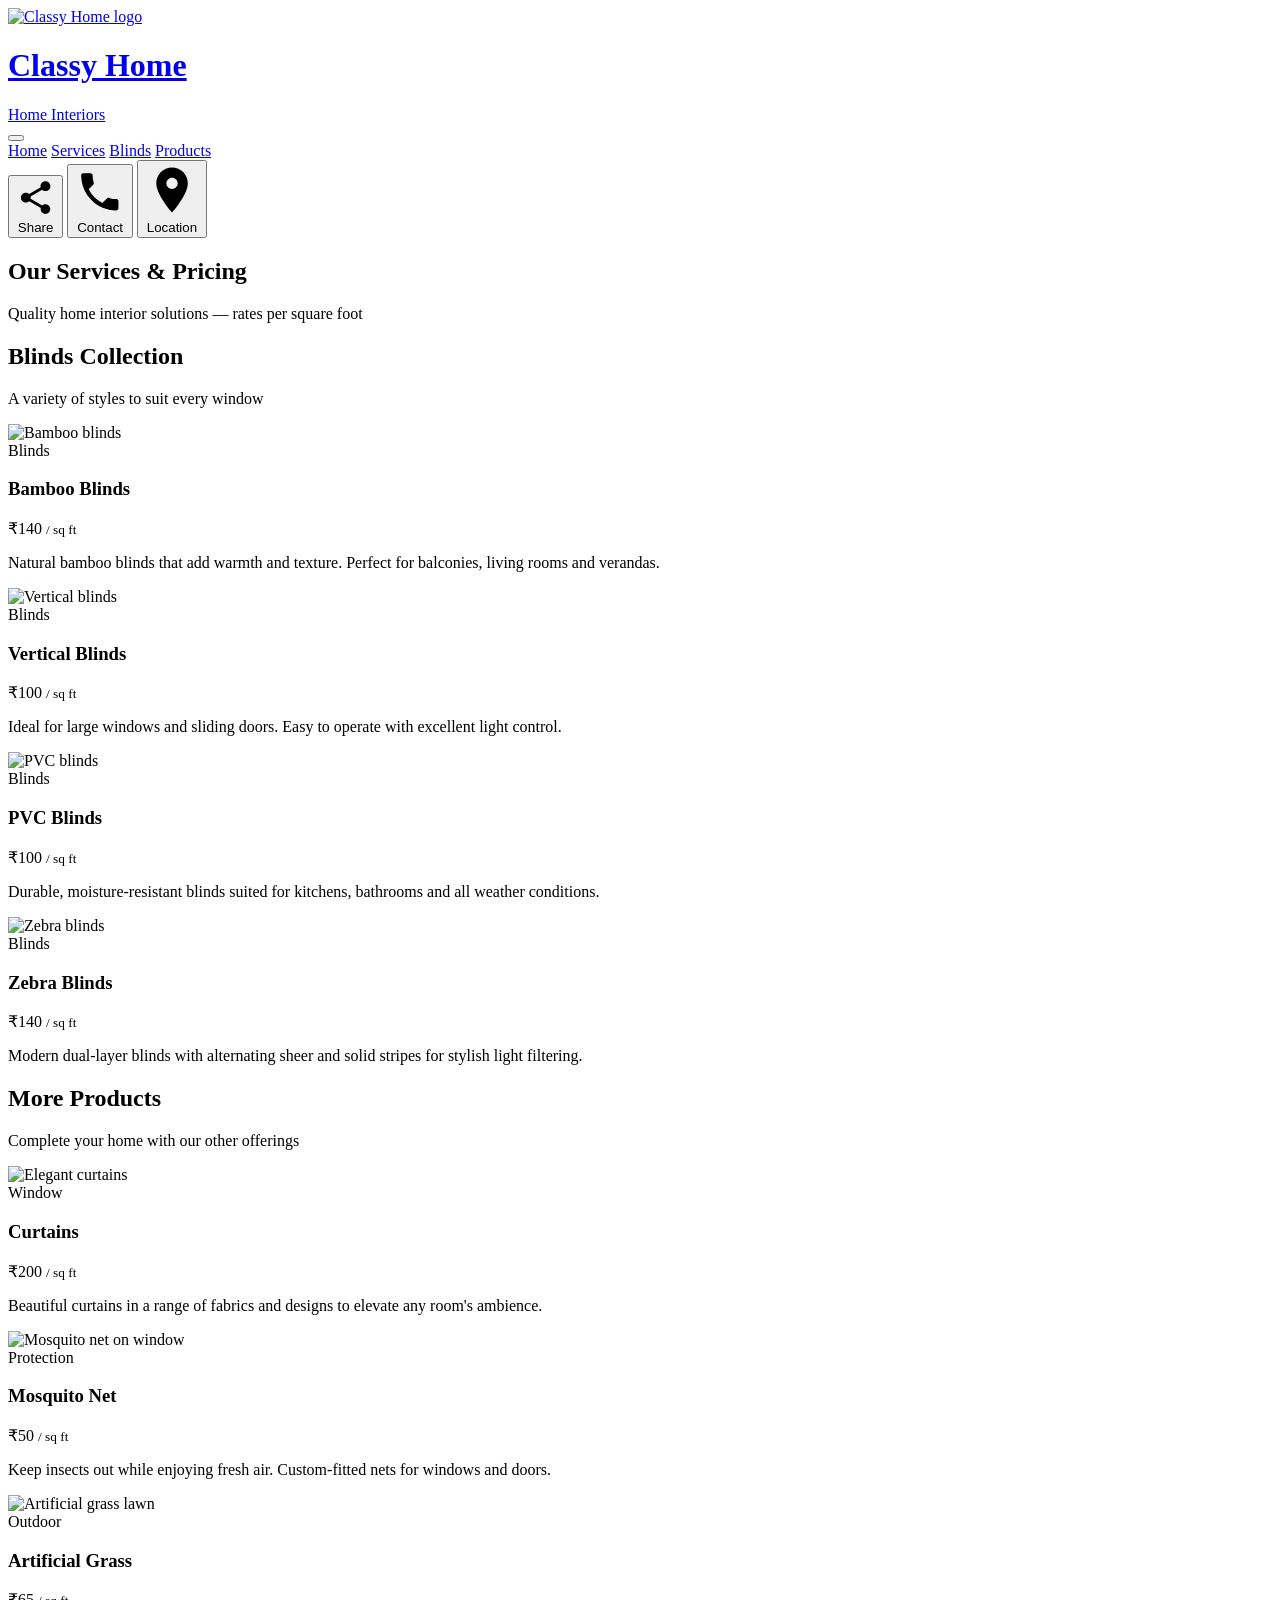
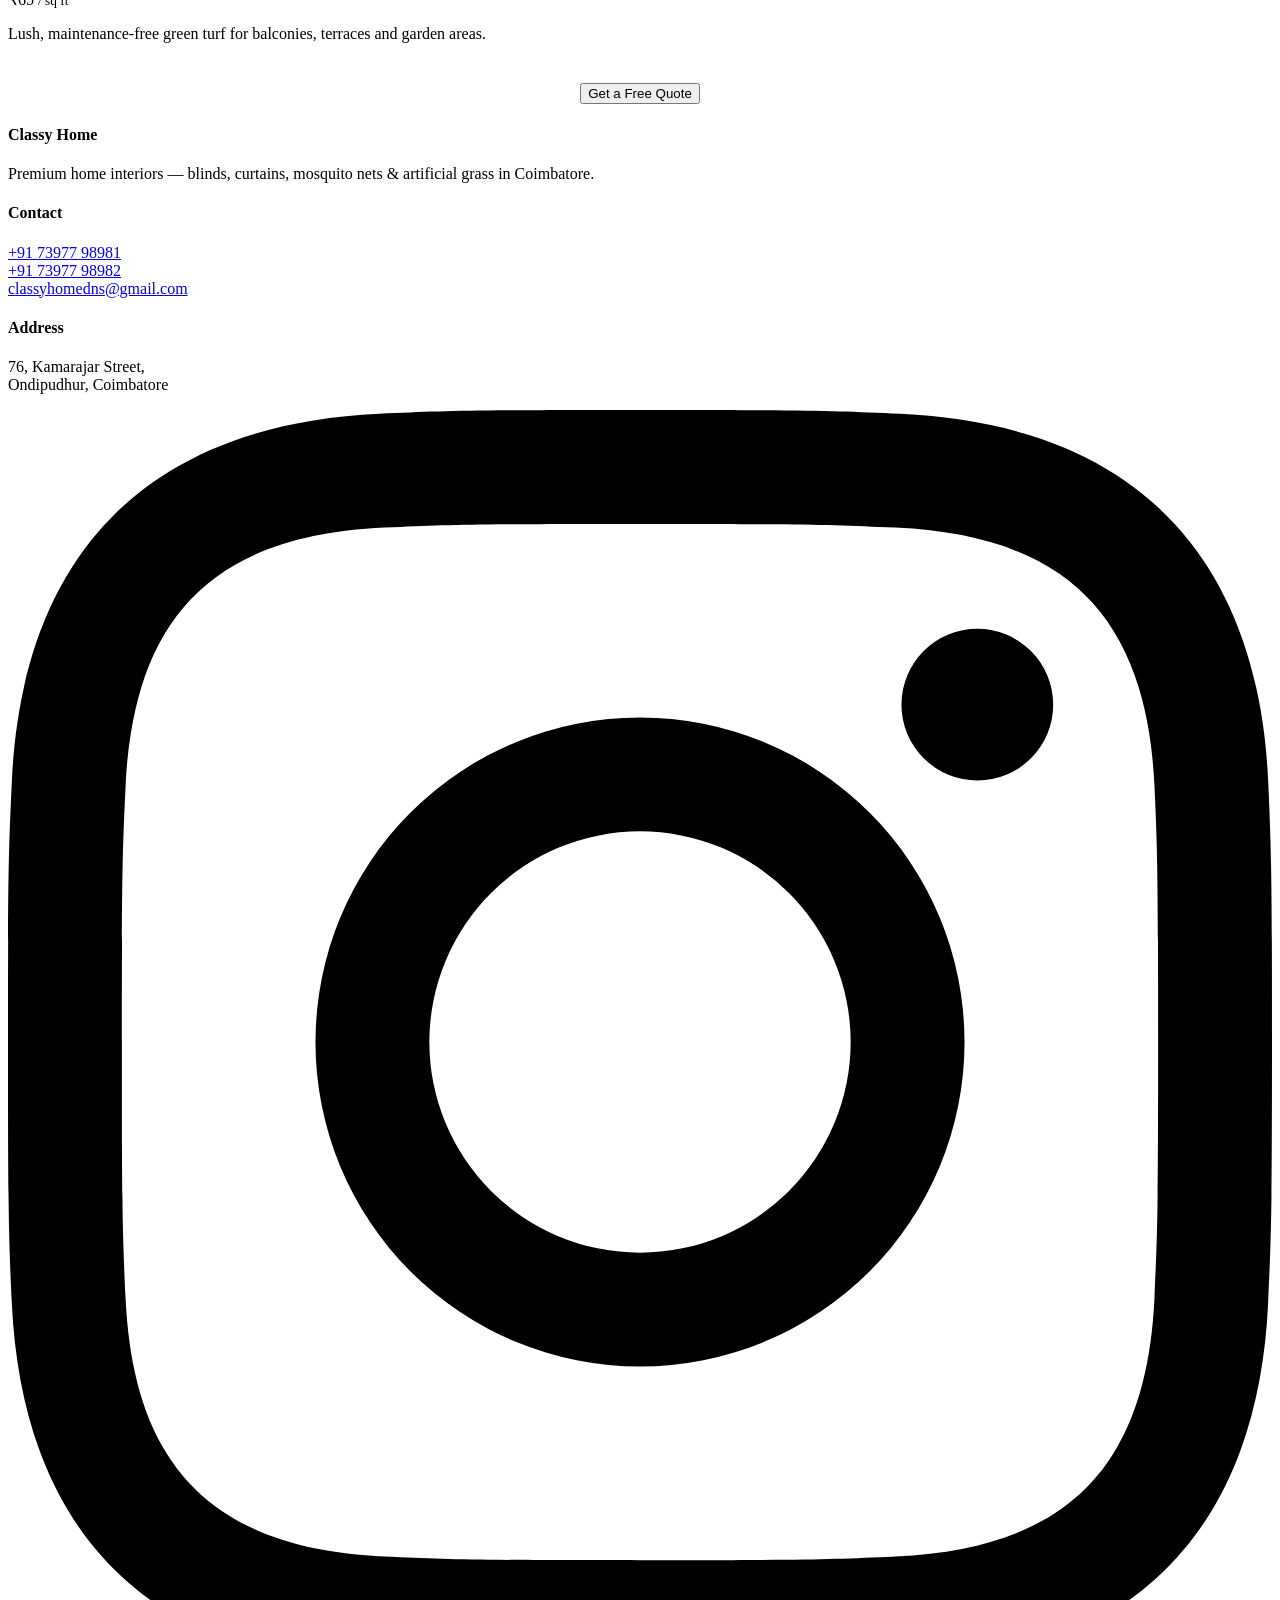
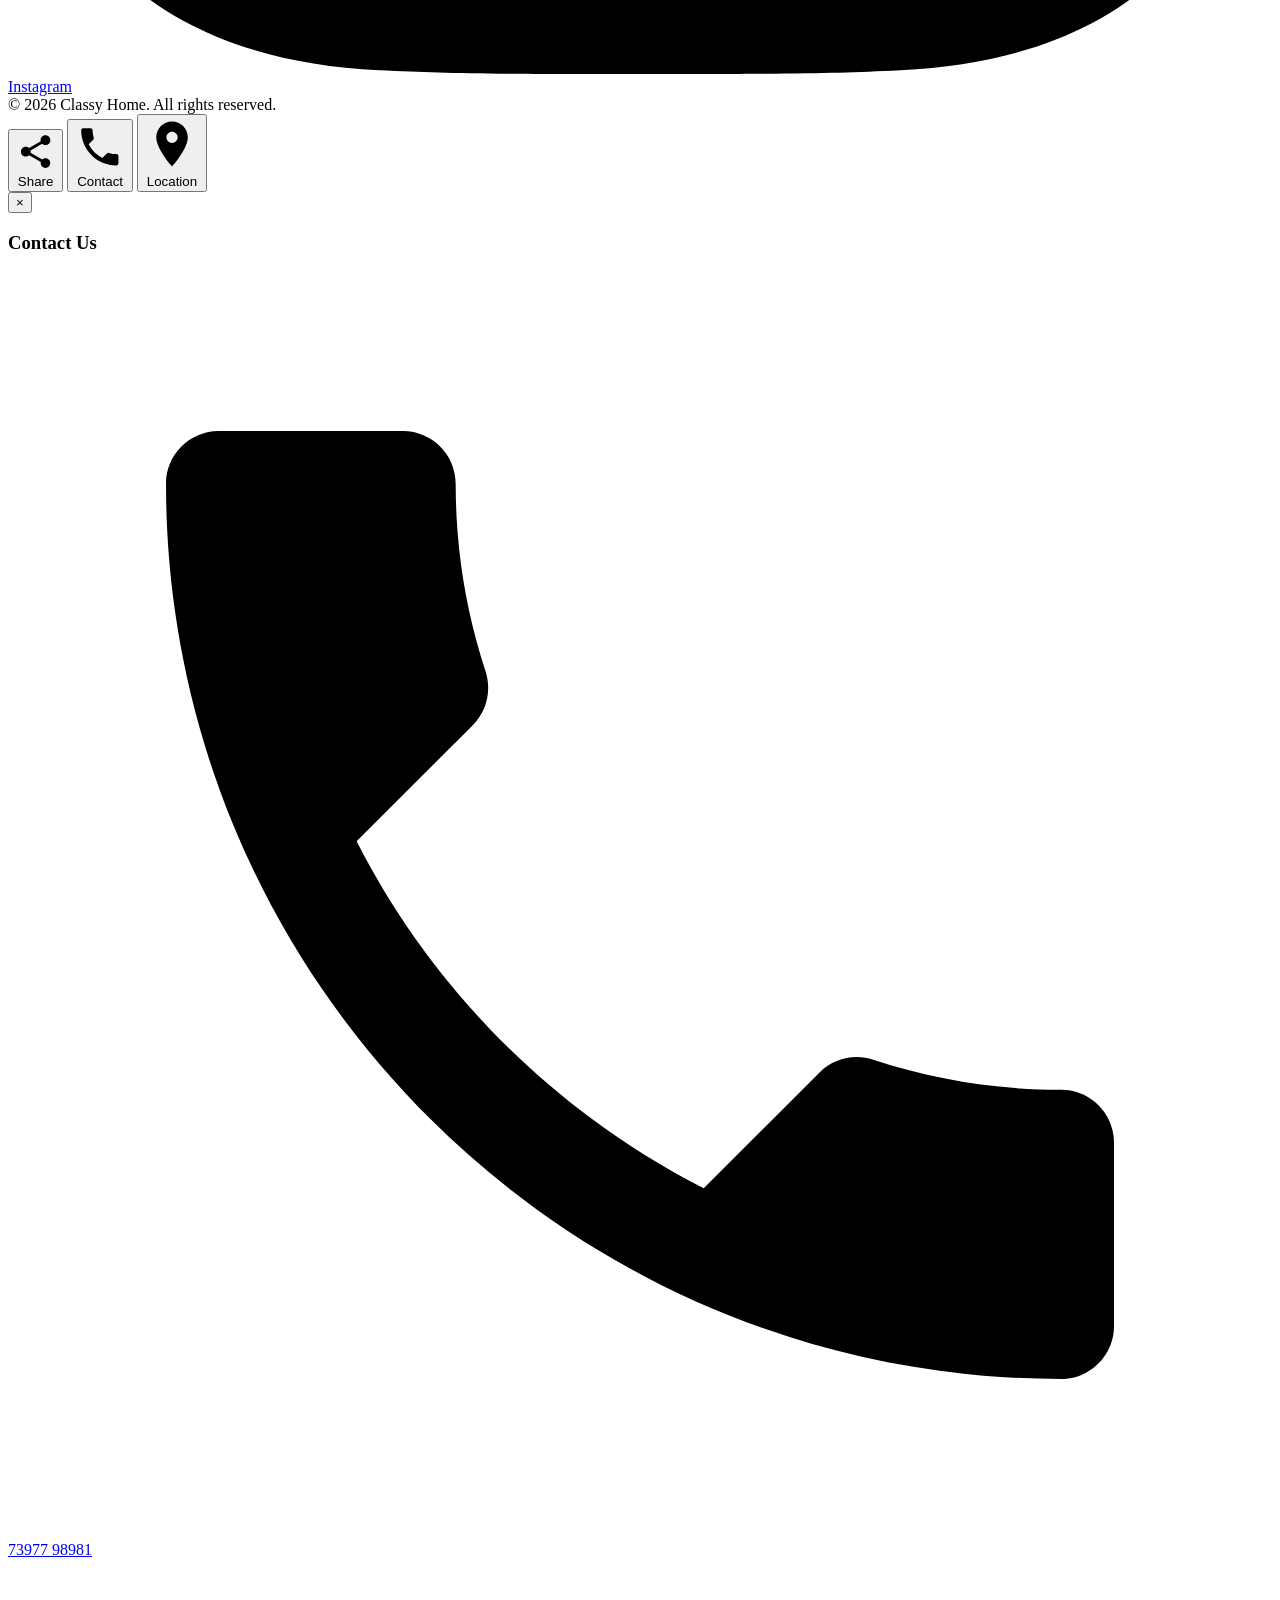
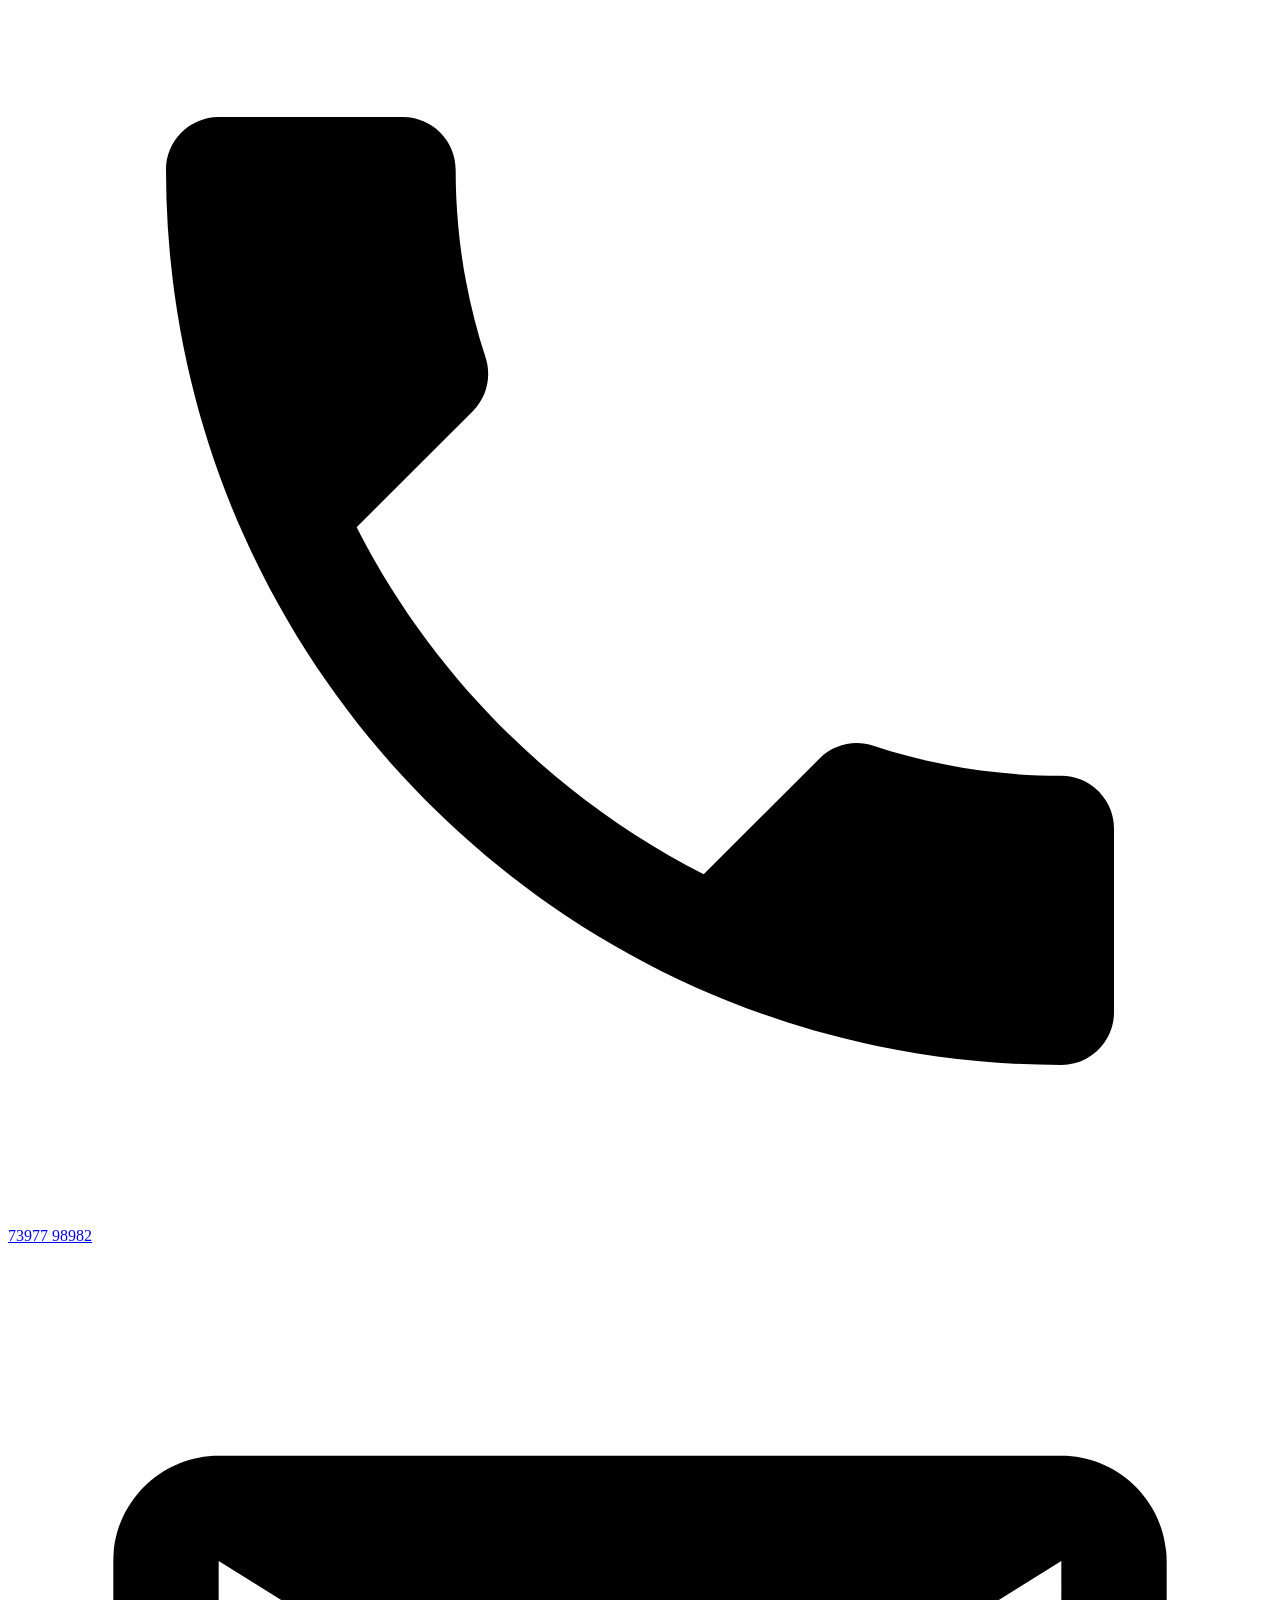
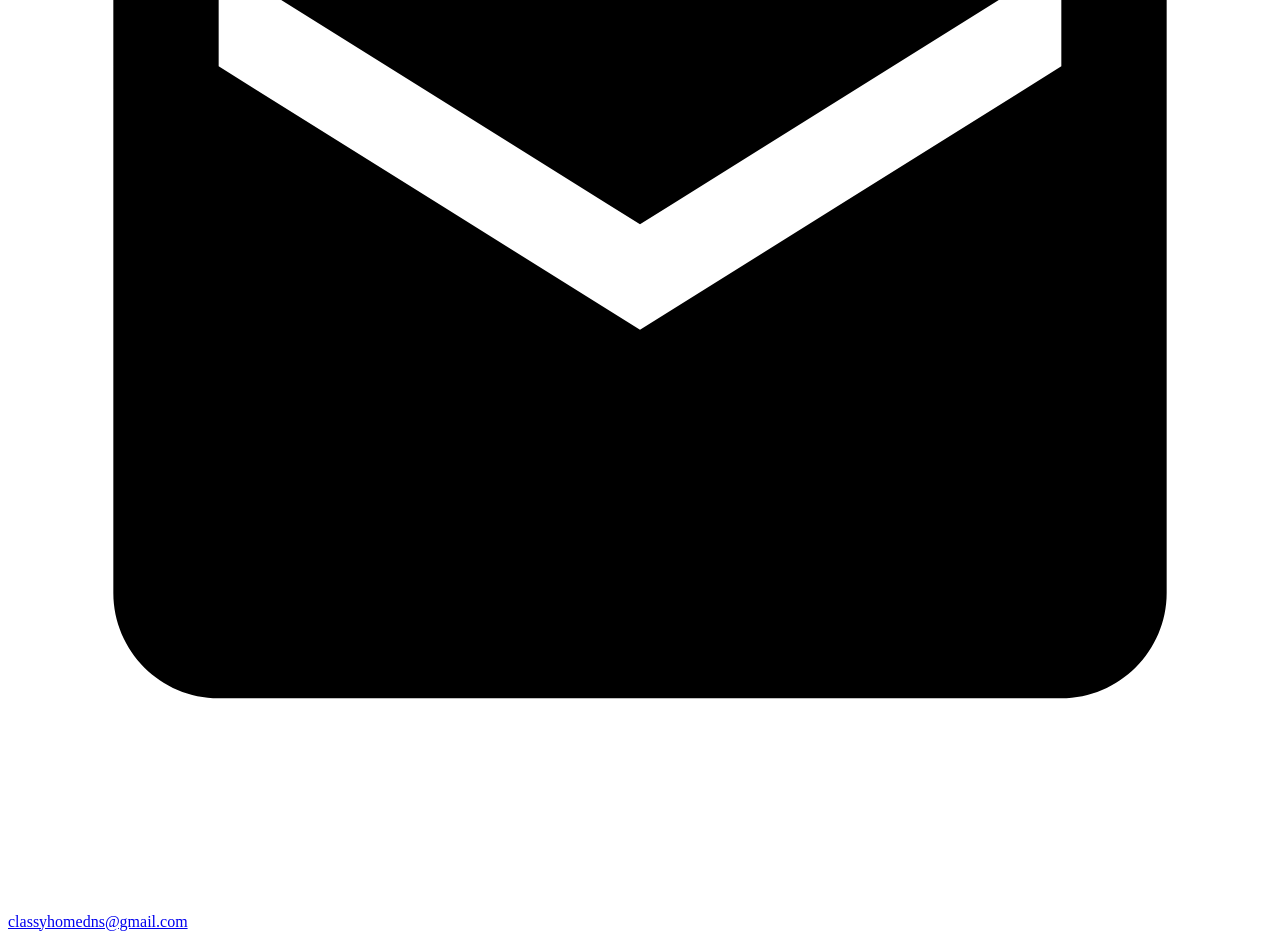
==== services.html @ f78d333c "Add files via upload" ====
<!DOCTYPE html>
<html lang="en">
<head>
  <meta charset="UTF-8">
  <meta name="viewport" content="width=device-width, initial-scale=1.0">
  <meta name="description" content="Classy Home services and pricing — blinds, curtains, mosquito nets, artificial grass in Coimbatore.">
  <title>Services &amp; Pricing | Classy Home</title>
  <link rel="preconnect" href="https://fonts.googleapis.com">
  <link rel="preconnect" href="https://fonts.gstatic.com" crossorigin>
  <link href="https://fonts.googleapis.com/css2?family=Montserrat:wght@300;400;600&family=Playfair+Display:wght@500;600;700&display=swap" rel="stylesheet">
  <link rel="stylesheet" href="css/style.css">
</head>
<body>

  <header class="site-header">
    <div class="header-inner">
      <a href="index.html" class="brand">
        <img src="images/logo.png" alt="Classy Home logo">
        <div class="brand-text">
          <h1>Classy Home</h1>
          <span>Home Interiors</span>
        </div>
      </a>

      <button class="nav-toggle" aria-label="Open menu">
        <span></span><span></span><span></span>
      </button>

      <nav class="main-nav">
        <a href="index.html">Home</a>
        <a href="services.html" class="active">Services</a>
        <a href="#blinds">Blinds</a>
        <a href="#products">Products</a>
      </nav>

      <div class="header-actions">
        <button class="action-btn" data-action="share" aria-label="Share">
          <svg viewBox="0 0 24 24"><path d="M18 16.08c-.76 0-1.44.3-1.96.77L8.91 12.7c.05-.23.09-.46.09-.7s-.04-.47-.09-.7l7.05-4.11c.54.5 1.25.81 2.04.81 1.66 0 3-1.34 3-3s-1.34-3-3-3-3 1.34-3 3c0 .24.04.47.09.7L8.04 9.81C7.5 9.31 6.79 9 6 9c-1.66 0-3 1.34-3 3s1.34 3 3 3c.79 0 1.5-.31 2.04-.81l7.12 4.16c-.05.21-.08.43-.08.65 0 1.61 1.31 2.92 2.92 2.92s2.92-1.31 2.92-2.92-1.31-2.92-2.92-2.92z"/></svg>
          <span class="action-label">Share</span>
        </button>
        <button class="action-btn" data-action="contact" aria-label="Contact">
          <svg viewBox="0 0 24 24"><path d="M6.62 10.79c1.44 2.83 3.76 5.14 6.59 6.59l2.2-2.2c.27-.27.67-.36 1.02-.24 1.12.37 2.33.57 3.57.57.55 0 1 .45 1 1V20c0 .55-.45 1-1 1-9.39 0-17-7.61-17-17 0-.55.45-1 1-1h3.5c.55 0 1 .45 1 1 0 1.25.2 2.45.57 3.57.11.35.03.74-.25 1.02l-2.2 2.2z"/></svg>
          <span class="action-label">Contact</span>
        </button>
        <button class="action-btn" data-action="location" aria-label="Location">
          <svg viewBox="0 0 24 24"><path d="M12 2C8.13 2 5 5.13 5 9c0 5.25 7 13 7 13s7-7.75 7-13c0-3.87-3.13-7-7-7zm0 9.5c-1.38 0-2.5-1.12-2.5-2.5s1.12-2.5 2.5-2.5 2.5 1.12 2.5 2.5-1.12 2.5-2.5 2.5z"/></svg>
          <span class="action-label">Location</span>
        </button>
      </div>
    </div>
  </header>

  <div class="page-hero">
    <div class="container">
      <h2>Our Services &amp; Pricing</h2>
      <p>Quality home interior solutions — rates per square foot</p>
    </div>
  </div>

  <section id="blinds">
    <div class="container">
      <h2 class="section-title">Blinds Collection</h2>
      <p class="section-subtitle">A variety of styles to suit every window</p>

      <div class="products-grid">
        <article class="product-card">
          <div class="product-img">
            <img src="images/bamboo-blinds.png" alt="Bamboo blinds" loading="lazy">
          </div>
          <div class="product-body">
            <span class="category-label">Blinds</span>
            <h3>Bamboo Blinds</h3>
            <p class="product-price">&#8377;140 <small>/ sq ft</small></p>
            <p>Natural bamboo blinds that add warmth and texture. Perfect for balconies, living rooms and verandas.</p>
          </div>
        </article>

        <article class="product-card">
          <div class="product-img crop-vertical">
            <img src="images/vertical-blinds.png" alt="Vertical blinds" loading="lazy">
          </div>
          <div class="product-body">
            <span class="category-label">Blinds</span>
            <h3>Vertical Blinds</h3>
            <p class="product-price">&#8377;100 <small>/ sq ft</small></p>
            <p>Ideal for large windows and sliding doors. Easy to operate with excellent light control.</p>
          </div>
        </article>

        <article class="product-card">
          <div class="product-img crop-pvc">
            <img src="images/pvc-blinds.png" alt="PVC blinds" loading="lazy">
          </div>
          <div class="product-body">
            <span class="category-label">Blinds</span>
            <h3>PVC Blinds</h3>
            <p class="product-price">&#8377;100 <small>/ sq ft</small></p>
            <p>Durable, moisture-resistant blinds suited for kitchens, bathrooms and all weather conditions.</p>
          </div>
        </article>

        <article class="product-card">
          <div class="product-img crop-zebra">
            <img src="images/zebra-blinds.png" alt="Zebra blinds" loading="lazy">
          </div>
          <div class="product-body">
            <span class="category-label">Blinds</span>
            <h3>Zebra Blinds</h3>
            <p class="product-price">&#8377;140 <small>/ sq ft</small></p>
            <p>Modern dual-layer blinds with alternating sheer and solid stripes for stylish light filtering.</p>
          </div>
        </article>
      </div>
    </div>
  </section>

  <section id="products" style="background: var(--bg-black);">
    <div class="container">
      <h2 class="section-title">More Products</h2>
      <p class="section-subtitle">Complete your home with our other offerings</p>

      <div class="products-grid">
        <article class="product-card">
          <div class="product-img">
            <img src="images/curtains.jpg" alt="Elegant curtains" loading="lazy">
          </div>
          <div class="product-body">
            <span class="category-label">Window</span>
            <h3>Curtains</h3>
            <p class="product-price">&#8377;200 <small>/ sq ft</small></p>
            <p>Beautiful curtains in a range of fabrics and designs to elevate any room's ambience.</p>
          </div>
        </article>

        <article class="product-card">
          <div class="product-img">
            <img src="images/mosquito-net.jpg" alt="Mosquito net on window" loading="lazy">
          </div>
          <div class="product-body">
            <span class="category-label">Protection</span>
            <h3>Mosquito Net</h3>
            <p class="product-price">&#8377;50 <small>/ sq ft</small></p>
            <p>Keep insects out while enjoying fresh air. Custom-fitted nets for windows and doors.</p>
          </div>
        </article>

        <article class="product-card">
          <div class="product-img">
            <img src="images/artificial-grass.jpg" alt="Artificial grass lawn" loading="lazy">
          </div>
          <div class="product-body">
            <span class="category-label">Outdoor</span>
            <h3>Artificial Grass</h3>
            <p class="product-price">&#8377;65 <small>/ sq ft</small></p>
            <p>Lush, maintenance-free green turf for balconies, terraces and garden areas.</p>
          </div>
        </article>
      </div>

      <div style="text-align:center; margin-top:2.5rem;">
        <button class="btn btn-filled" data-action="contact">Get a Free Quote</button>
      </div>
    </div>
  </section>

  <footer class="site-footer">
    <div class="container">
      <div class="footer-grid">
        <div class="footer-block">
          <h4>Classy Home</h4>
          <p>Premium home interiors — blinds, curtains, mosquito nets &amp; artificial grass in Coimbatore.</p>
        </div>
        <div class="footer-block">
          <h4>Contact</h4>
          <p>
            <a href="tel:+917397798981">+91 73977 98981</a><br>
            <a href="tel:+917397798982">+91 73977 98982</a><br>
            <a href="mailto:classyhomedns@gmail.com">classyhomedns@gmail.com</a>
          </p>
        </div>
        <div class="footer-block">
          <h4>Address</h4>
          <p>
            76, Kamarajar Street,<br>
            Ondipudhur, Coimbatore
          </p>
        </div>
      </div>
      <div class="footer-social">
        <a href="https://instagram.com/" class="instagram-link" target="_blank" rel="noopener noreferrer" aria-label="Follow us on Instagram">
          <svg viewBox="0 0 24 24" aria-hidden="true"><path d="M12 2.163c3.204 0 3.584.012 4.85.07 3.252.148 4.771 1.691 4.919 4.919.058 1.265.069 1.645.069 4.849 0 3.205-.012 3.584-.069 4.849-.149 3.225-1.664 4.771-4.919 4.919-1.266.058-1.644.07-4.85.07-3.204 0-3.584-.012-4.849-.07-3.26-.149-4.771-1.699-4.919-4.92-.058-1.265-.07-1.644-.07-4.849 0-3.204.013-3.583.07-4.849.149-3.227 1.664-4.771 4.919-4.919 1.266-.057 1.645-.069 4.849-.069zM12 0C8.741 0 8.333.014 7.053.072 2.695.272.273 2.69.073 7.052.014 8.333 0 8.741 0 12c0 3.259.014 3.668.072 4.948.2 4.358 2.618 6.78 6.98 6.98C8.333 23.986 8.741 24 12 24c3.259 0 3.668-.014 4.948-.072 4.354-.2 6.782-2.618 6.979-6.98.059-1.28.073-1.689.073-4.948 0-3.259-.014-3.667-.072-4.947-.196-4.354-2.617-6.78-6.979-6.98C15.668.014 15.259 0 12 0zm0 5.838a6.162 6.162 0 100 12.324 6.162 6.162 0 000-12.324zM12 16a4 4 0 110-8 4 4 0 010 8zm6.406-11.845a1.44 1.44 0 100 2.881 1.44 1.44 0 000-2.881z"/></svg>
          Instagram
        </a>
      </div>
      <div class="footer-bottom">
        &copy; 2026 Classy Home. All rights reserved.
      </div>
    </div>
  </footer>

  <div class="action-bar">
    <button class="action-btn" data-action="share" aria-label="Share">
      <svg viewBox="0 0 24 24"><path d="M18 16.08c-.76 0-1.44.3-1.96.77L8.91 12.7c.05-.23.09-.46.09-.7s-.04-.47-.09-.7l7.05-4.11c.54.5 1.25.81 2.04.81 1.66 0 3-1.34 3-3s-1.34-3-3-3-3 1.34-3 3c0 .24.04.47.09.7L8.04 9.81C7.5 9.31 6.79 9 6 9c-1.66 0-3 1.34-3 3s1.34 3 3 3c.79 0 1.5-.31 2.04-.81l7.12 4.16c-.05.21-.08.43-.08.65 0 1.61 1.31 2.92 2.92 2.92s2.92-1.31 2.92-2.92-1.31-2.92-2.92-2.92z"/></svg>
      <span class="action-label">Share</span>
    </button>
    <button class="action-btn" data-action="contact" aria-label="Contact">
      <svg viewBox="0 0 24 24"><path d="M6.62 10.79c1.44 2.83 3.76 5.14 6.59 6.59l2.2-2.2c.27-.27.67-.36 1.02-.24 1.12.37 2.33.57 3.57.57.55 0 1 .45 1 1V20c0 .55-.45 1-1 1-9.39 0-17-7.61-17-17 0-.55.45-1 1-1h3.5c.55 0 1 .45 1 1 0 1.25.2 2.45.57 3.57.11.35.03.74-.25 1.02l-2.2 2.2z"/></svg>
      <span class="action-label">Contact</span>
    </button>
    <button class="action-btn" data-action="location" aria-label="Location">
      <svg viewBox="0 0 24 24"><path d="M12 2C8.13 2 5 5.13 5 9c0 5.25 7 13 7 13s7-7.75 7-13c0-3.87-3.13-7-7-7zm0 9.5c-1.38 0-2.5-1.12-2.5-2.5s1.12-2.5 2.5-2.5 2.5 1.12 2.5 2.5-1.12 2.5-2.5 2.5z"/></svg>
      <span class="action-label">Location</span>
    </button>
  </div>

  <div class="modal-overlay" id="contact-modal">
    <div class="modal">
      <button class="modal-close" aria-label="Close">&times;</button>
      <h3>Contact Us</h3>
      <div class="contact-item">
        <svg viewBox="0 0 24 24"><path d="M6.62 10.79c1.44 2.83 3.76 5.14 6.59 6.59l2.2-2.2c.27-.27.67-.36 1.02-.24 1.12.37 2.33.57 3.57.57.55 0 1 .45 1 1V20c0 .55-.45 1-1 1-9.39 0-17-7.61-17-17 0-.55.45-1 1-1h3.5c.55 0 1 .45 1 1 0 1.25.2 2.45.57 3.57.11.35.03.74-.25 1.02l-2.2 2.2z"/></svg>
        <a href="tel:+917397798981">73977 98981</a>
      </div>
      <div class="contact-item">
        <svg viewBox="0 0 24 24"><path d="M6.62 10.79c1.44 2.83 3.76 5.14 6.59 6.59l2.2-2.2c.27-.27.67-.36 1.02-.24 1.12.37 2.33.57 3.57.57.55 0 1 .45 1 1V20c0 .55-.45 1-1 1-9.39 0-17-7.61-17-17 0-.55.45-1 1-1h3.5c.55 0 1 .45 1 1 0 1.25.2 2.45.57 3.57.11.35.03.74-.25 1.02l-2.2 2.2z"/></svg>
        <a href="tel:+917397798982">73977 98982</a>
      </div>
      <div class="contact-item">
        <svg viewBox="0 0 24 24"><path d="M20 4H4c-1.1 0-2 .9-2 2v12c0 1.1.9 2 2 2h16c1.1 0 2-.9 2-2V6c0-1.1-.9-2-2-2zm0 4l-8 5-8-5V6l8 5 8-5v2z"/></svg>
        <a href="mailto:classyhomedns@gmail.com">classyhomedns@gmail.com</a>
      </div>
    </div>
  </div>

  <div class="toast" id="toast"></div>

  <script src="js/main.js"></script>
</body>
</html>
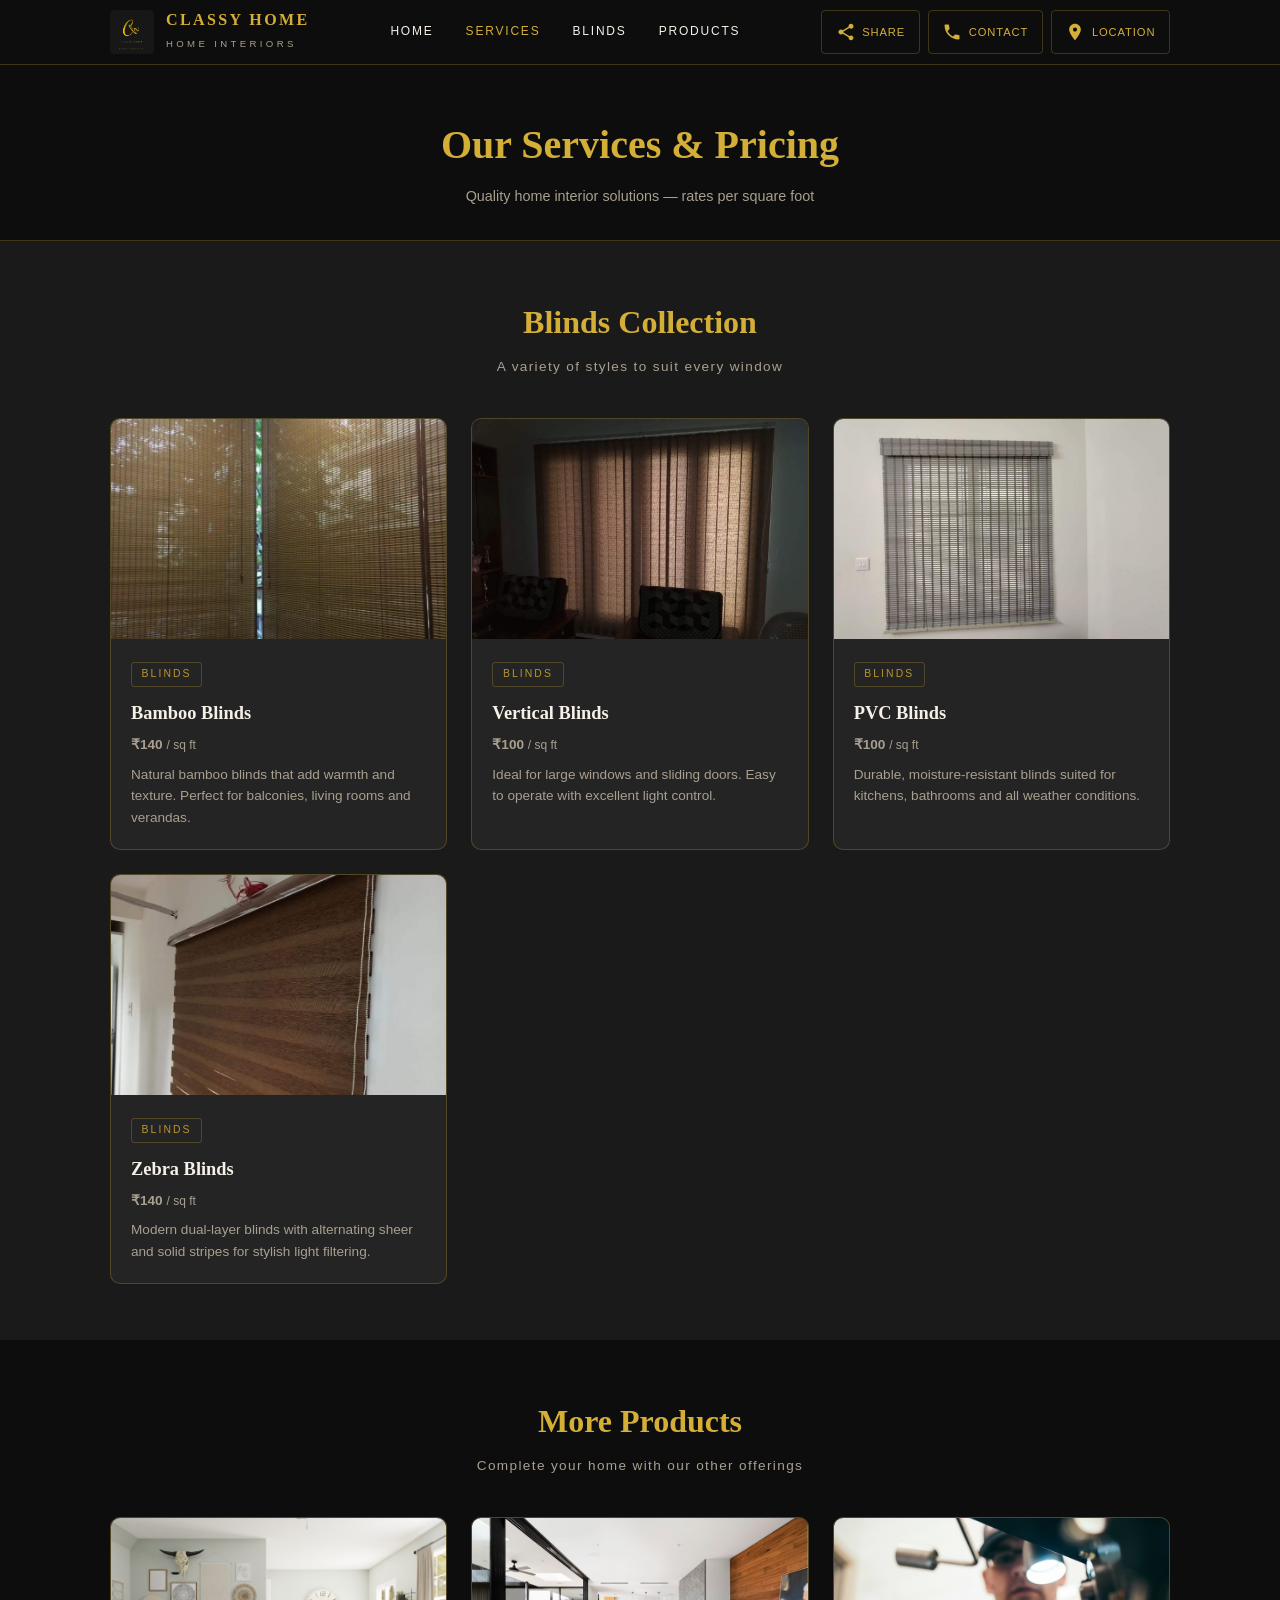
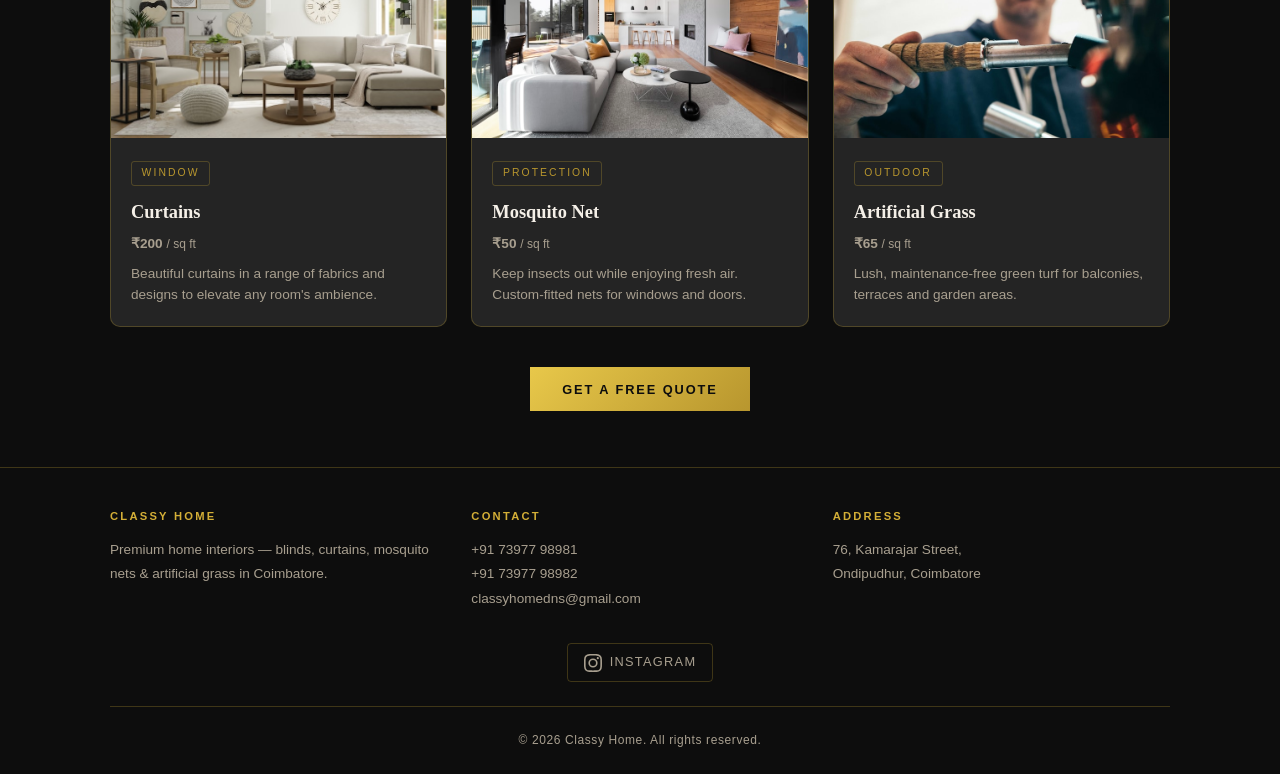
==== commit 9365709e: "Update services.html" ====
--- a/services.html
+++ b/services.html
@@ -1,3 +1,4 @@
+
 <!DOCTYPE html>
 <html lang="en">
 <head>
@@ -8,14 +9,14 @@
   <link rel="preconnect" href="https://fonts.googleapis.com">
   <link rel="preconnect" href="https://fonts.gstatic.com" crossorigin>
   <link href="https://fonts.googleapis.com/css2?family=Montserrat:wght@300;400;600&family=Playfair+Display:wght@500;600;700&display=swap" rel="stylesheet">
-  <link rel="stylesheet" href="css/style.css">
+  <link rel="stylesheet" href="style.css">
 </head>
 <body>
 
   <header class="site-header">
     <div class="header-inner">
       <a href="index.html" class="brand">
-        <img src="images/logo.png" alt="Classy Home logo">
+        <img src="logo.png" alt="Classy Home logo">
         <div class="brand-text">
           <h1>Classy Home</h1>
           <span>Home Interiors</span>
@@ -65,7 +66,7 @@
       <div class="products-grid">
         <article class="product-card">
           <div class="product-img">
-            <img src="images/bamboo-blinds.png" alt="Bamboo blinds" loading="lazy">
+            <img src="bamboo-blinds.png" alt="Bamboo blinds" loading="lazy">
           </div>
           <div class="product-body">
             <span class="category-label">Blinds</span>
@@ -77,7 +78,7 @@
 
         <article class="product-card">
           <div class="product-img crop-vertical">
-            <img src="images/vertical-blinds.png" alt="Vertical blinds" loading="lazy">
+            <img src="vertical-blinds.png" alt="Vertical blinds" loading="lazy">
           </div>
           <div class="product-body">
             <span class="category-label">Blinds</span>
@@ -89,7 +90,7 @@
 
         <article class="product-card">
           <div class="product-img crop-pvc">
-            <img src="images/pvc-blinds.png" alt="PVC blinds" loading="lazy">
+            <img src="pvc-blinds.png" alt="PVC blinds" loading="lazy">
           </div>
           <div class="product-body">
             <span class="category-label">Blinds</span>
@@ -101,7 +102,7 @@
 
         <article class="product-card">
           <div class="product-img crop-zebra">
-            <img src="images/zebra-blinds.png" alt="Zebra blinds" loading="lazy">
+            <img src="zebra-blinds.png" alt="Zebra blinds" loading="lazy">
           </div>
           <div class="product-body">
             <span class="category-label">Blinds</span>
@@ -122,7 +123,7 @@
       <div class="products-grid">
         <article class="product-card">
           <div class="product-img">
-            <img src="images/curtains.jpg" alt="Elegant curtains" loading="lazy">
+            <img src="curtains.jpg" alt="Elegant curtains" loading="lazy">
           </div>
           <div class="product-body">
             <span class="category-label">Window</span>
@@ -134,7 +135,7 @@
 
         <article class="product-card">
           <div class="product-img">
-            <img src="images/mosquito-net.jpg" alt="Mosquito net on window" loading="lazy">
+            <img src="mosquito-net.jpg" alt="Mosquito net on window" loading="lazy">
           </div>
           <div class="product-body">
             <span class="category-label">Protection</span>
@@ -146,7 +147,7 @@
 
         <article class="product-card">
           <div class="product-img">
-            <img src="images/artificial-grass.jpg" alt="Artificial grass lawn" loading="lazy">
+            <img src="artificial-grass.jpg" alt="Artificial grass lawn" loading="lazy">
           </div>
           <div class="product-body">
             <span class="category-label">Outdoor</span>
@@ -234,6 +235,6 @@
 
   <div class="toast" id="toast"></div>
 
-  <script src="js/main.js"></script>
+  <script src="main.js"></script>
 </body>
 </html>
--- a/style.css
+++ b/style.css
@@ -0,0 +1,804 @@
+/* Classy Home — Mobile-first styles */
+:root {
+  --bg-dark: #1a1a1a;
+  --bg-black: #0d0d0d;
+  --gold: #d4af37;
+  --gold-light: #e8c84a;
+  --gold-dark: #b8962e;
+  --text: #f5f0e8;
+  --text-muted: #a89f8f;
+  --card-bg: #242424;
+  --border: rgba(212, 175, 55, 0.25);
+  --font-heading: "Playfair Display", Georgia, serif;
+  --font-body: "Montserrat", "Segoe UI", sans-serif;
+  --nav-height: 64px;
+  --action-bar-height: 60px;
+}
+
+*,
+*::before,
+*::after {
+  box-sizing: border-box;
+  margin: 0;
+  padding: 0;
+}
+
+html {
+  scroll-behavior: smooth;
+}
+
+body {
+  font-family: var(--font-body);
+  background: var(--bg-dark);
+  color: var(--text);
+  line-height: 1.6;
+  min-height: 100vh;
+  padding-bottom: var(--action-bar-height);
+  overflow-x: hidden;
+}
+
+img {
+  max-width: 100%;
+  height: auto;
+  display: block;
+}
+
+a {
+  color: var(--gold);
+  text-decoration: none;
+  transition: color 0.2s;
+}
+
+a:hover {
+  color: var(--gold-light);
+}
+
+.container {
+  width: 100%;
+  max-width: 1100px;
+  margin: 0 auto;
+  padding: 0 1.25rem;
+}
+
+/* Header */
+.site-header {
+  position: sticky;
+  top: 0;
+  z-index: 100;
+  background: rgba(13, 13, 13, 0.95);
+  backdrop-filter: blur(8px);
+  border-bottom: 1px solid var(--border);
+}
+
+.header-inner {
+  display: flex;
+  align-items: center;
+  justify-content: space-between;
+  height: var(--nav-height);
+  max-width: 1100px;
+  margin: 0 auto;
+  padding: 0 1.25rem;
+}
+
+.brand {
+  display: flex;
+  align-items: center;
+  gap: 0.75rem;
+}
+
+.brand img {
+  width: 44px;
+  height: 44px;
+  object-fit: contain;
+  border-radius: 4px;
+}
+
+.brand-text h1 {
+  font-family: var(--font-heading);
+  font-size: clamp(0.75rem, 3.5vw, 1rem);
+  font-weight: 600;
+  letter-spacing: 0.15em;
+  text-transform: uppercase;
+  color: var(--gold);
+  line-height: 1.2;
+}
+
+.brand-text span {
+  font-size: 0.6rem;
+  letter-spacing: 0.35em;
+  text-transform: uppercase;
+  color: var(--text-muted);
+}
+
+.nav-toggle {
+  display: flex;
+  flex-direction: column;
+  gap: 5px;
+  background: none;
+  border: none;
+  cursor: pointer;
+  padding: 8px;
+}
+
+.nav-toggle span {
+  display: block;
+  width: 24px;
+  height: 2px;
+  background: var(--gold);
+  transition: transform 0.3s, opacity 0.3s;
+}
+
+.nav-toggle.active span:nth-child(1) {
+  transform: translateY(7px) rotate(45deg);
+}
+
+.nav-toggle.active span:nth-child(2) {
+  opacity: 0;
+}
+
+.nav-toggle.active span:nth-child(3) {
+  transform: translateY(-7px) rotate(-45deg);
+}
+
+.main-nav {
+  display: none;
+  position: absolute;
+  top: var(--nav-height);
+  left: 0;
+  right: 0;
+  background: var(--bg-black);
+  border-bottom: 1px solid var(--border);
+  padding: 1rem 1.25rem 1.5rem;
+}
+
+.main-nav.open {
+  display: block;
+}
+
+.main-nav a {
+  display: block;
+  padding: 0.75rem 0;
+  font-size: 0.85rem;
+  letter-spacing: 0.15em;
+  text-transform: uppercase;
+  color: var(--text);
+  border-bottom: 1px solid var(--border);
+}
+
+.main-nav a:last-child {
+  border-bottom: none;
+}
+
+.main-nav a:hover,
+.main-nav a.active {
+  color: var(--gold);
+}
+
+.header-actions {
+  display: none;
+}
+
+/* Hero */
+.hero {
+  position: relative;
+  min-height: 55vh;
+  display: flex;
+  align-items: center;
+  justify-content: center;
+  overflow: hidden;
+}
+
+.hero-bg {
+  position: absolute;
+  inset: 0;
+  background-size: cover;
+  background-position: center;
+  filter: brightness(0.45);
+}
+
+.hero-overlay {
+  position: absolute;
+  inset: 0;
+  background: linear-gradient(
+    to bottom,
+    rgba(13, 13, 13, 0.3) 0%,
+    rgba(13, 13, 13, 0.7) 100%
+  );
+}
+
+.hero-content {
+  position: relative;
+  z-index: 2;
+  text-align: center;
+  padding: 2rem 1.25rem;
+}
+
+.hero-logo {
+  width: 120px;
+  margin: 0 auto 1.5rem;
+  border-radius: 8px;
+}
+
+.hero-content h2 {
+  font-family: var(--font-heading);
+  font-size: clamp(1.75rem, 5vw, 2.75rem);
+  font-weight: 600;
+  color: var(--text);
+  margin-bottom: 0.75rem;
+  line-height: 1.3;
+}
+
+.hero-content p {
+  font-size: 0.9rem;
+  letter-spacing: 0.12em;
+  text-transform: uppercase;
+  color: var(--gold);
+  margin-bottom: 2rem;
+}
+
+.btn {
+  display: inline-block;
+  padding: 0.85rem 2rem;
+  font-family: var(--font-body);
+  font-size: 0.8rem;
+  font-weight: 600;
+  letter-spacing: 0.15em;
+  text-transform: uppercase;
+  border: 1px solid var(--gold);
+  background: transparent;
+  color: var(--gold);
+  cursor: pointer;
+  transition: background 0.25s, color 0.25s;
+  min-height: 44px;
+}
+
+.btn:hover {
+  background: var(--gold);
+  color: var(--bg-black);
+}
+
+.btn-filled {
+  background: linear-gradient(135deg, var(--gold-light), var(--gold-dark));
+  color: var(--bg-black);
+  border: none;
+}
+
+.btn-filled:hover {
+  background: linear-gradient(135deg, var(--gold), var(--gold-dark));
+  color: var(--bg-black);
+}
+
+/* Sections */
+section {
+  padding: 3.5rem 0;
+}
+
+.section-title {
+  font-family: var(--font-heading);
+  font-size: clamp(1.5rem, 4vw, 2rem);
+  color: var(--gold);
+  text-align: center;
+  margin-bottom: 0.5rem;
+}
+
+.section-subtitle {
+  text-align: center;
+  color: var(--text-muted);
+  font-size: 0.85rem;
+  letter-spacing: 0.1em;
+  margin-bottom: 2.5rem;
+}
+
+.about-text {
+  max-width: 700px;
+  margin: 0 auto;
+  text-align: center;
+  color: var(--text-muted);
+  font-size: 0.95rem;
+  line-height: 1.8;
+}
+
+.about-text strong {
+  color: var(--gold);
+}
+
+/* Gallery */
+.gallery-grid {
+  display: grid;
+  grid-template-columns: 1fr;
+  gap: 1rem;
+}
+
+.gallery-item {
+  position: relative;
+  border-radius: 8px;
+  overflow: hidden;
+  aspect-ratio: 4 / 3;
+  border: 1px solid var(--border);
+}
+
+.gallery-item img {
+  width: 100%;
+  height: 100%;
+  object-fit: cover;
+  transition: transform 0.4s;
+}
+
+.gallery-item:hover img {
+  transform: scale(1.05);
+}
+
+.gallery-item.crop-top img {
+  object-position: center 30%;
+}
+
+.gallery-item.crop-watermark img {
+  object-position: 60% 40%;
+}
+
+/* Services highlight */
+.services-preview {
+  background: var(--bg-black);
+}
+
+.preview-cards {
+  display: grid;
+  grid-template-columns: 1fr;
+  gap: 1.25rem;
+}
+
+.preview-card {
+  background: var(--card-bg);
+  border: 1px solid var(--border);
+  border-radius: 8px;
+  padding: 1.5rem;
+  text-align: center;
+}
+
+.preview-card h3 {
+  font-family: var(--font-heading);
+  color: var(--gold);
+  font-size: 1.1rem;
+  margin-bottom: 0.5rem;
+}
+
+.preview-card p {
+  font-size: 0.85rem;
+  color: var(--text-muted);
+}
+
+/* Product cards (services page) */
+.products-grid {
+  display: grid;
+  grid-template-columns: 1fr;
+  gap: 1.5rem;
+}
+
+.product-card {
+  background: var(--card-bg);
+  border: 1px solid var(--border);
+  border-radius: 10px;
+  overflow: hidden;
+  transition: border-color 0.3s, transform 0.3s;
+}
+
+.product-card:hover {
+  border-color: var(--gold);
+  transform: translateY(-3px);
+}
+
+.product-img {
+  position: relative;
+  height: 220px;
+  overflow: hidden;
+}
+
+.product-img img {
+  width: 100%;
+  height: 100%;
+  object-fit: cover;
+}
+
+.product-img.crop-vertical img {
+  object-position: center 25%;
+}
+
+.product-img.crop-zebra img {
+  object-position: 55% 35%;
+}
+
+.product-img.crop-pvc img {
+  object-position: center 45%;
+}
+
+.product-body {
+  padding: 1.25rem;
+}
+
+.product-body h3 {
+  font-family: var(--font-heading);
+  font-size: 1.15rem;
+  color: var(--text);
+  margin-bottom: 0.35rem;
+}
+
+.product-price {
+  font-size: 1.25rem;
+  font-weight: 700;
+  color: var(--gold);
+  margin-bottom: 0.5rem;
+}
+
+.product-price small {
+  font-size: 0.75rem;
+  font-weight: 400;
+  color: var(--text-muted);
+}
+
+.product-body p {
+  font-size: 0.85rem;
+  color: var(--text-muted);
+  line-height: 1.6;
+}
+
+.category-label {
+  display: inline-block;
+  font-size: 0.65rem;
+  letter-spacing: 0.2em;
+  text-transform: uppercase;
+  color: var(--gold-dark);
+  border: 1px solid var(--border);
+  padding: 0.2rem 0.6rem;
+  border-radius: 3px;
+  margin-bottom: 0.75rem;
+}
+
+.page-hero {
+  padding: 3rem 0 2rem;
+  text-align: center;
+  background: var(--bg-black);
+  border-bottom: 1px solid var(--border);
+}
+
+.page-hero h2 {
+  font-family: var(--font-heading);
+  font-size: clamp(1.75rem, 4vw, 2.5rem);
+  color: var(--gold);
+  margin-bottom: 0.5rem;
+}
+
+.page-hero p {
+  color: var(--text-muted);
+  font-size: 0.9rem;
+}
+
+/* Footer */
+.site-footer {
+  background: var(--bg-black);
+  border-top: 1px solid var(--border);
+  padding: 2.5rem 0 1.5rem;
+  margin-bottom: 0;
+}
+
+.footer-grid {
+  display: grid;
+  grid-template-columns: 1fr;
+  gap: 1.5rem;
+  margin-bottom: 2rem;
+}
+
+.footer-block h4 {
+  font-size: 0.7rem;
+  letter-spacing: 0.2em;
+  text-transform: uppercase;
+  color: var(--gold);
+  margin-bottom: 0.75rem;
+}
+
+.footer-block p,
+.footer-block a {
+  font-size: 0.85rem;
+  color: var(--text-muted);
+  line-height: 1.8;
+}
+
+.footer-social {
+  text-align: center;
+  margin-bottom: 1.5rem;
+}
+
+.instagram-link {
+  display: inline-flex;
+  align-items: center;
+  gap: 0.5rem;
+  font-size: 0.8rem;
+  letter-spacing: 0.1em;
+  text-transform: uppercase;
+  color: var(--text-muted);
+  padding: 0.5rem 1rem;
+  border: 1px solid var(--border);
+  border-radius: 4px;
+  transition: color 0.2s, border-color 0.2s;
+}
+
+.instagram-link svg {
+  width: 18px;
+  height: 18px;
+  fill: currentColor;
+}
+
+.instagram-link:hover {
+  color: var(--gold);
+  border-color: var(--gold);
+}
+
+.footer-bottom {
+  text-align: center;
+  padding-top: 1.5rem;
+  border-top: 1px solid var(--border);
+  font-size: 0.75rem;
+  color: var(--text-muted);
+  letter-spacing: 0.05em;
+}
+
+/* Action bar (mobile) */
+.action-bar {
+  position: fixed;
+  bottom: 0;
+  left: 0;
+  right: 0;
+  z-index: 200;
+  display: flex;
+  background: rgba(13, 13, 13, 0.97);
+  border-top: 1px solid var(--border);
+  height: var(--action-bar-height);
+}
+
+.action-btn {
+  flex: 1;
+  display: flex;
+  flex-direction: column;
+  align-items: center;
+  justify-content: center;
+  gap: 3px;
+  background: none;
+  border: none;
+  color: var(--gold);
+  cursor: pointer;
+  font-family: var(--font-body);
+  font-size: 0.65rem;
+  letter-spacing: 0.08em;
+  text-transform: uppercase;
+  padding: 0.5rem;
+  min-height: 44px;
+  transition: background 0.2s;
+  text-decoration: none;
+}
+
+.action-btn:hover {
+  background: rgba(212, 175, 55, 0.1);
+  color: var(--gold-light);
+}
+
+.action-btn svg {
+  width: 20px;
+  height: 20px;
+  fill: currentColor;
+}
+
+/* Contact modal */
+.modal-overlay {
+  display: none;
+  position: fixed;
+  inset: 0;
+  z-index: 300;
+  background: rgba(0, 0, 0, 0.75);
+  align-items: center;
+  justify-content: center;
+  padding: 1.25rem;
+}
+
+.modal-overlay.open {
+  display: flex;
+}
+
+.modal {
+  background: var(--card-bg);
+  border: 1px solid var(--border);
+  border-radius: 12px;
+  padding: 2rem;
+  width: 100%;
+  max-width: 380px;
+  position: relative;
+}
+
+.modal-close {
+  position: absolute;
+  top: 0.75rem;
+  right: 1rem;
+  background: none;
+  border: none;
+  color: var(--text-muted);
+  font-size: 1.5rem;
+  cursor: pointer;
+  line-height: 1;
+}
+
+.modal h3 {
+  font-family: var(--font-heading);
+  color: var(--gold);
+  font-size: 1.35rem;
+  margin-bottom: 1.25rem;
+}
+
+.contact-item {
+  display: flex;
+  align-items: center;
+  gap: 0.75rem;
+  padding: 0.85rem 0;
+  border-bottom: 1px solid var(--border);
+}
+
+.contact-item:last-child {
+  border-bottom: none;
+}
+
+.contact-item svg {
+  width: 22px;
+  height: 22px;
+  fill: var(--gold);
+  flex-shrink: 0;
+}
+
+.contact-item a {
+  font-size: 0.95rem;
+  color: var(--text);
+  word-break: break-all;
+}
+
+.contact-item a:hover {
+  color: var(--gold);
+}
+
+/* Toast */
+.toast {
+  position: fixed;
+  bottom: calc(var(--action-bar-height) + 1rem);
+  left: 50%;
+  transform: translateX(-50%) translateY(20px);
+  background: var(--gold);
+  color: var(--bg-black);
+  padding: 0.65rem 1.25rem;
+  border-radius: 6px;
+  font-size: 0.8rem;
+  font-weight: 600;
+  opacity: 0;
+  pointer-events: none;
+  transition: opacity 0.3s, transform 0.3s;
+  z-index: 400;
+  white-space: nowrap;
+}
+
+.toast.show {
+  opacity: 1;
+  transform: translateX(-50%) translateY(0);
+}
+
+/* Tablet */
+@media (min-width: 480px) {
+  .gallery-grid {
+    grid-template-columns: repeat(2, 1fr);
+  }
+
+  .preview-cards {
+    grid-template-columns: repeat(2, 1fr);
+  }
+}
+
+/* Desktop */
+@media (min-width: 768px) {
+  body {
+    padding-bottom: 0;
+  }
+
+  .nav-toggle {
+    display: none;
+  }
+
+  .main-nav {
+    display: flex !important;
+    position: static;
+    background: none;
+    border: none;
+    padding: 0;
+    gap: 1rem;
+  }
+
+  .main-nav a {
+    border: none;
+    padding: 0;
+    font-size: 0.7rem;
+    letter-spacing: 0.1em;
+  }
+
+  .header-actions {
+    display: flex;
+    gap: 0.35rem;
+    flex-shrink: 0;
+  }
+
+  .header-actions .action-btn {
+    flex: none;
+    flex-direction: row;
+    gap: 0.35rem;
+    font-size: 0.65rem;
+    padding: 0.45rem 0.6rem;
+    border: 1px solid var(--border);
+    border-radius: 4px;
+  }
+
+  .header-actions .action-label {
+    display: none;
+  }
+
+  .action-bar {
+    display: none;
+  }
+
+  .gallery-grid {
+    grid-template-columns: repeat(3, 1fr);
+  }
+
+  .preview-cards {
+    grid-template-columns: repeat(4, 1fr);
+  }
+
+  .products-grid {
+    grid-template-columns: repeat(2, 1fr);
+  }
+
+  .footer-grid {
+    grid-template-columns: repeat(3, 1fr);
+  }
+
+  .hero {
+    min-height: 70vh;
+  }
+
+  .hero-logo {
+    width: 160px;
+  }
+
+  .toast {
+    bottom: 2rem;
+  }
+}
+
+@media (min-width: 1024px) {
+  .main-nav {
+    gap: 2rem;
+  }
+
+  .main-nav a {
+    font-size: 0.75rem;
+    letter-spacing: 0.15em;
+  }
+
+  .header-actions {
+    gap: 0.5rem;
+  }
+
+  .header-actions .action-btn {
+    font-size: 0.7rem;
+    padding: 0.5rem 0.85rem;
+    gap: 0.4rem;
+  }
+
+  .header-actions .action-label {
+    display: inline;
+  }
+
+  .products-grid {
+    grid-template-columns: repeat(3, 1fr);
+  }
+}
